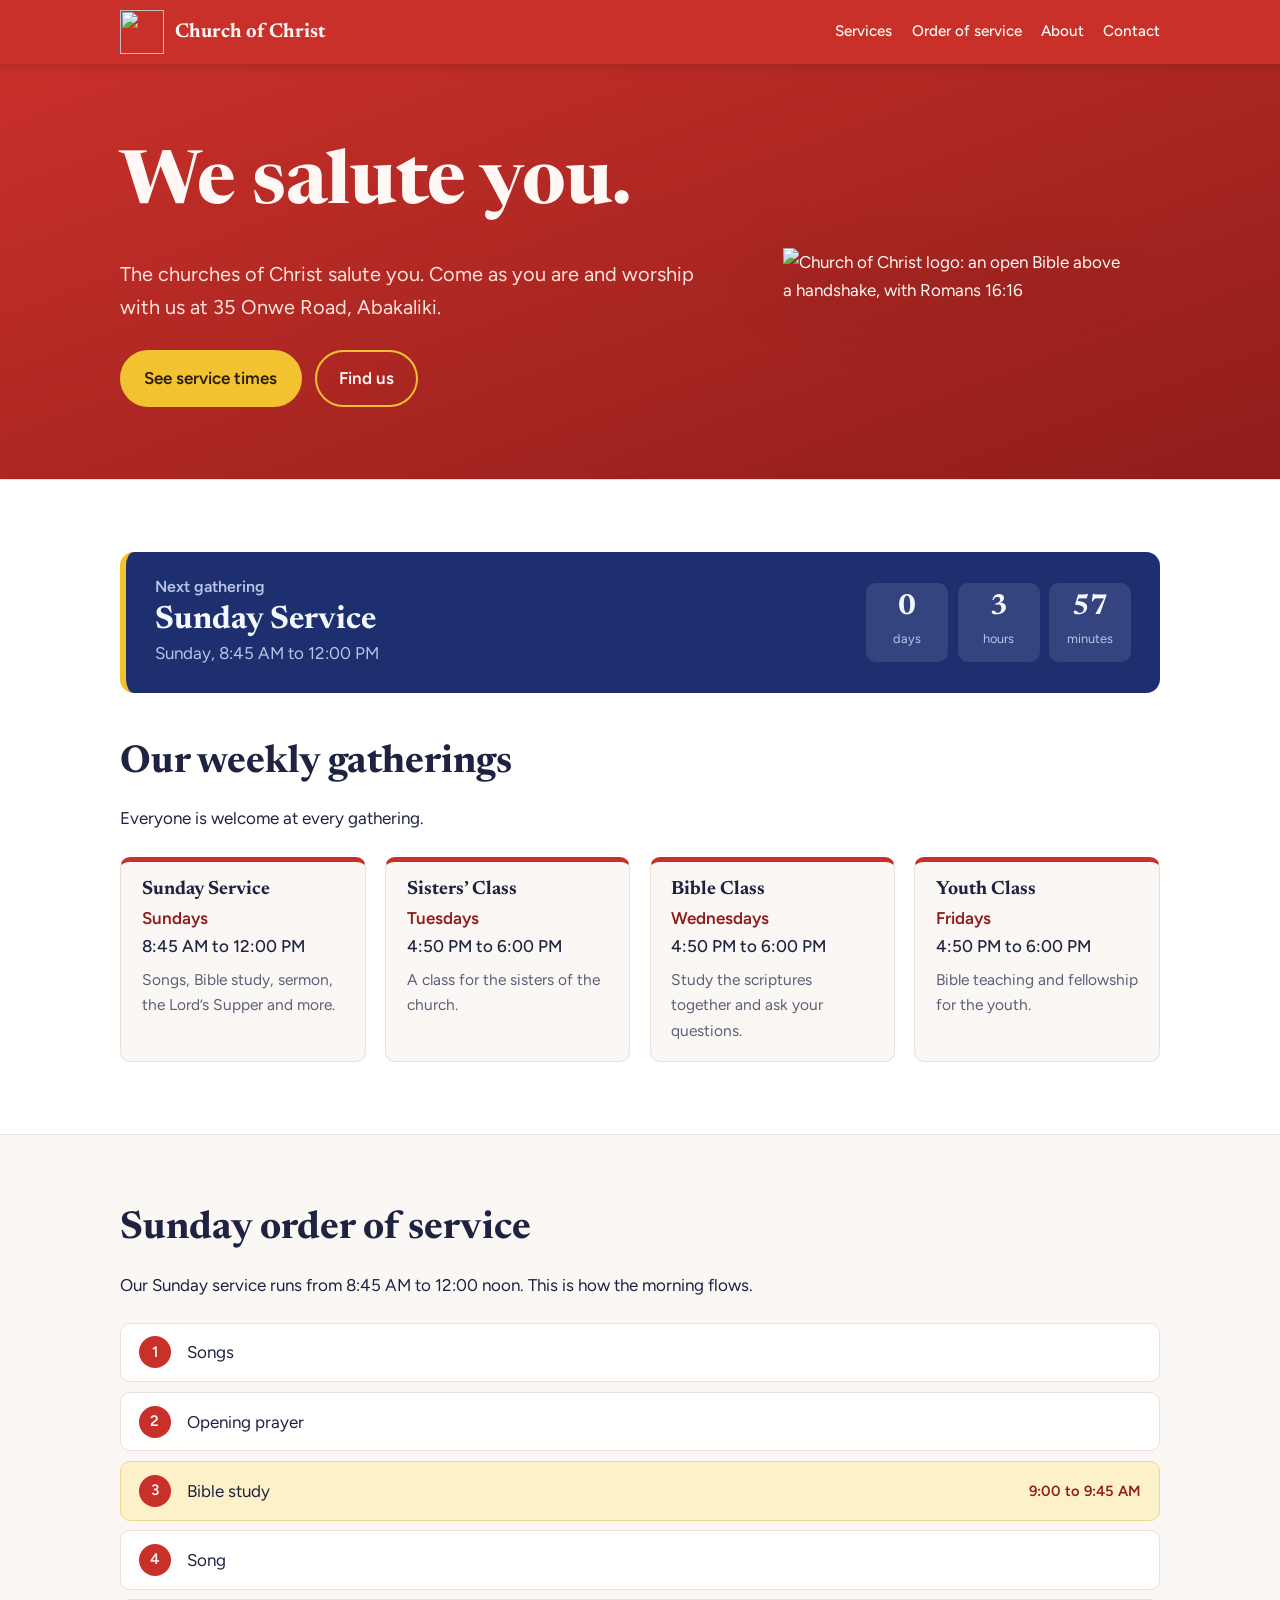
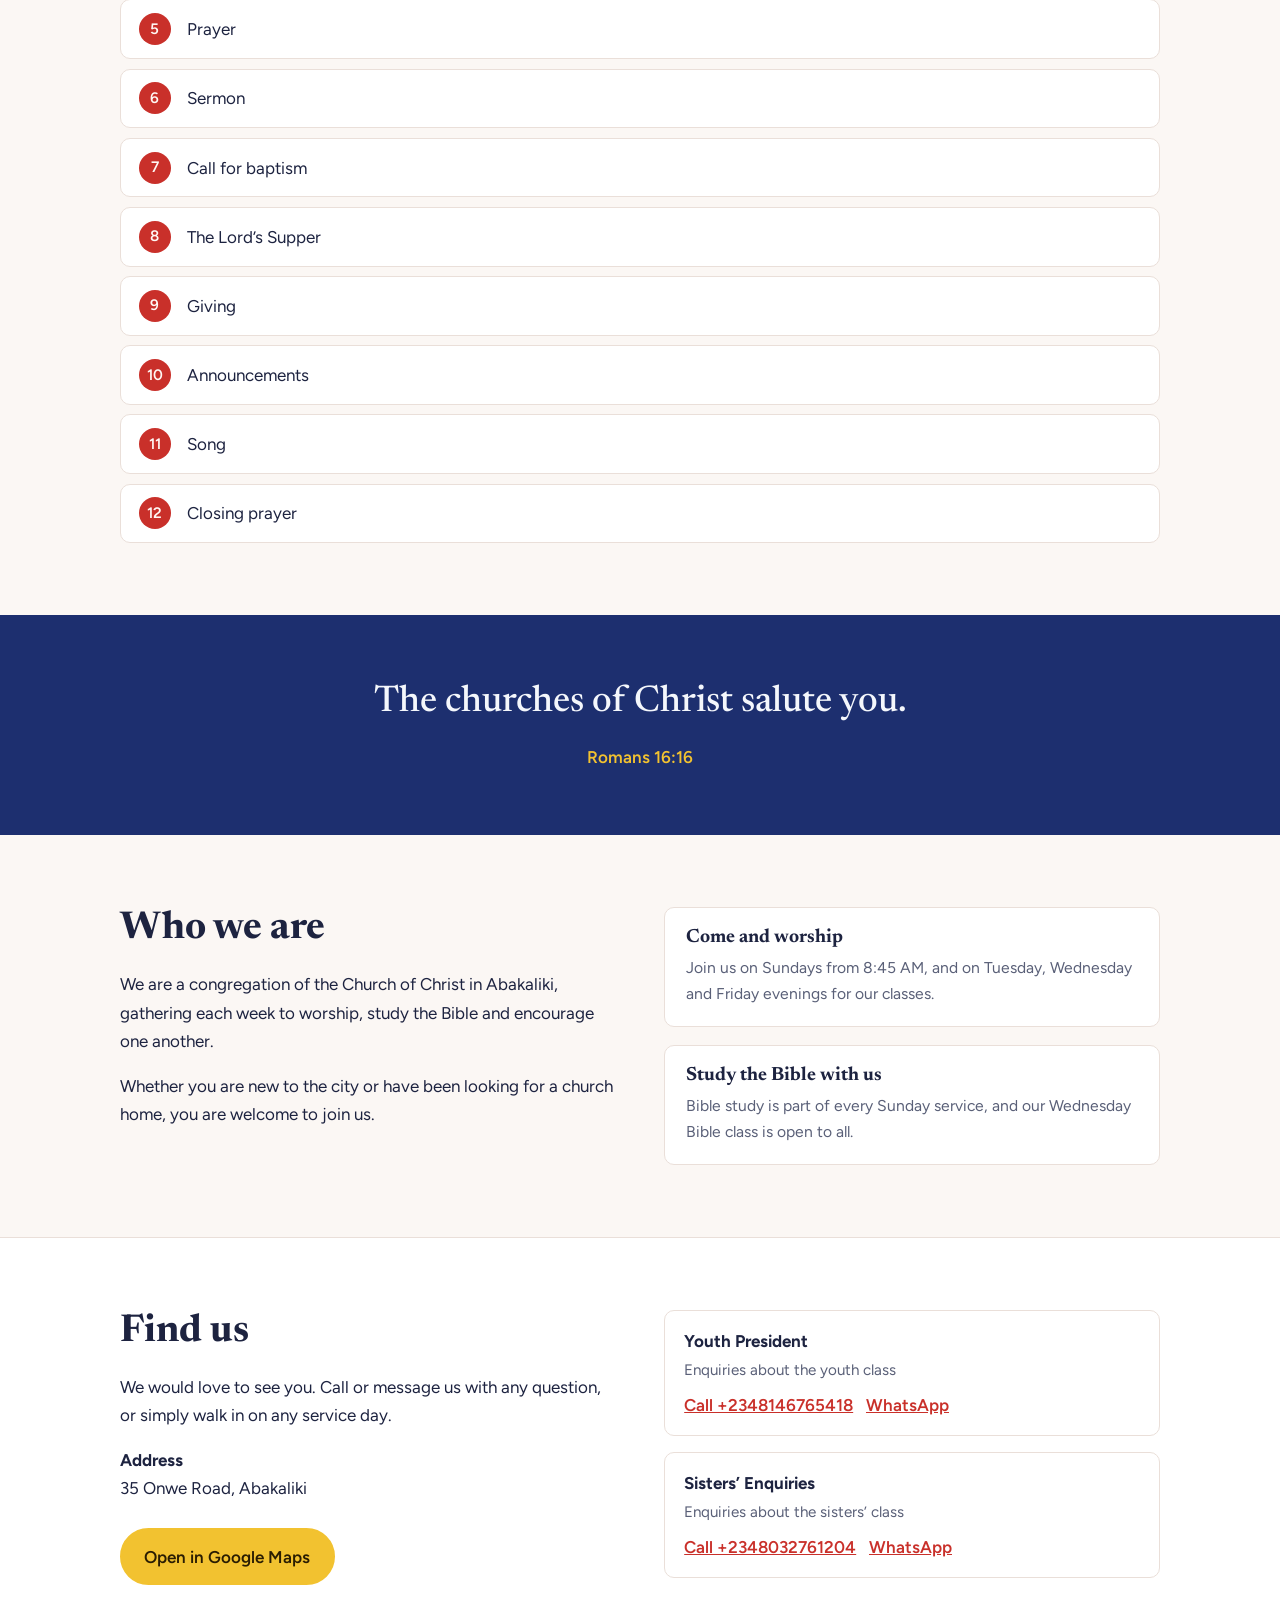
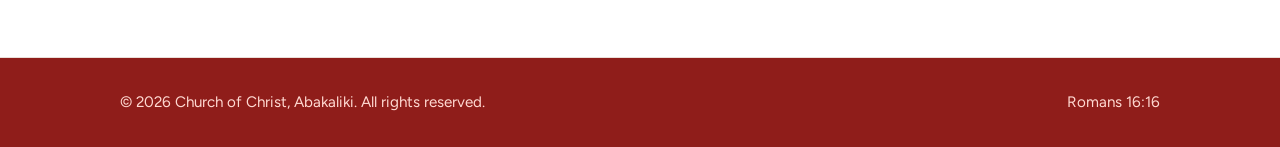
==== index.html @ a2ae35bc "Add files via upload" ====
<!DOCTYPE html>
<html lang="en">
<head>
<meta charset="utf-8">
<meta name="viewport" content="width=device-width, initial-scale=1">
<title>Church of Christ, Abakaliki</title>
<meta name="description" content="Church of Christ, 35 Onwe Road, Abakaliki. Sunday service from 8:45 AM. Weekly classes, order of service and contacts.">
<link rel="icon" href="images/logo.png">
<link rel="preconnect" href="https://fonts.googleapis.com">
<link rel="preconnect" href="https://fonts.gstatic.com" crossorigin>
<link href="https://fonts.googleapis.com/css2?family=Newsreader:opsz,wght@6..72,500;6..72,700&family=Figtree:wght@400;500;600&display=swap" rel="stylesheet">
<style>
:root{--bg:#fbf7f4;--surface:#fff;--ink:#1d2340;--muted:#5a6078;--red:#c9302a;--red-deep:#8f1d1a;--navy:#1d2f6f;--on-red:#fff8f5;--gold:#f2c230;--gold-soft:#fdf1c9;--line:#eadfd9}
*,*::before,*::after{box-sizing:border-box}
html{scroll-behavior:smooth;scroll-padding-top:72px}
body{margin:0;background:var(--bg);color:var(--ink);font:400 1.0625rem/1.65 Figtree,system-ui,-apple-system,"Segoe UI",sans-serif}
h1,h2,h3{font-family:Newsreader,Georgia,serif;line-height:1.15;margin:0 0 .5em}
h2{font-size:clamp(1.7rem,4vw,2.4rem)}
h3{font-size:1.2rem;margin-bottom:.3em}
p{margin:0 0 1em;max-width:62ch}
a{color:inherit}
:focus-visible{outline:3px solid var(--gold);outline-offset:3px;border-radius:4px}
.wrap{max-width:1080px;margin:0 auto;padding:0 1.25rem}
section{padding:4.5rem 0}
.band{background:var(--surface);border-block:1px solid var(--line)}

/* Header */
.top{position:sticky;top:0;z-index:20;background:var(--red);color:var(--on-red);box-shadow:0 2px 10px rgba(0,0,0,.15)}
.top .wrap{display:flex;align-items:center;justify-content:space-between;gap:1rem;min-height:64px;flex-wrap:wrap}
.brand{display:flex;align-items:center;gap:.7rem;font-family:Newsreader,Georgia,serif;font-weight:700;font-size:1.25rem;text-decoration:none}
.brand img{width:44px;height:44px}
.top nav{display:flex;gap:1.2rem;flex-wrap:wrap}
.top nav a{text-decoration:none;font-weight:500;font-size:.95rem;padding:.25rem 0}
.top nav a:hover{text-decoration:underline;text-decoration-color:var(--gold);text-underline-offset:6px}

/* Hero */
.hero{background:linear-gradient(160deg,var(--red) 0%,var(--red-deep) 100%);color:var(--on-red);padding:5rem 0 4.5rem}
.hero .wrap{display:grid;grid-template-columns:1.4fr 1fr;gap:3rem;align-items:center}
.hero h1{font-size:clamp(2.6rem,7vw,4.6rem);max-width:12ch;margin:0 0 .4em}
.lead{font-size:1.25rem;color:#ffe3dc;max-width:46ch}
.hero-logo{width:min(100%,340px);justify-self:center;filter:drop-shadow(0 12px 30px rgba(0,0,0,.35))}

/* Buttons */
.btns{display:flex;gap:.8rem;flex-wrap:wrap;margin-top:1.6rem}
.btn{display:inline-block;padding:.8rem 1.4rem;border-radius:999px;font-weight:600;text-decoration:none;border:2px solid var(--gold)}
.btn.solid{background:var(--gold);color:#2a1d02}
.btn:hover{filter:brightness(1.08)}

/* Next service */
.next{display:flex;justify-content:space-between;align-items:center;gap:1.5rem;flex-wrap:wrap;background:var(--navy);color:#f4f7fc;border-radius:14px;padding:1.6rem 1.8rem;border-left:6px solid var(--gold);margin-bottom:3rem}
.next h2{font-family:Figtree,sans-serif;font-size:1rem;font-weight:600;color:#b9c4e6;margin:0 0 .3rem}
.next-name{font:700 2rem/1.2 Newsreader,Georgia,serif}
.next-when{color:#b9c4e6}
.count{display:flex;gap:.6rem}
.count div{min-width:82px;background:rgba(255,255,255,.1);border-radius:10px;padding:.7rem .4rem;text-align:center}
.count b{display:block;font:700 1.8rem/1 Newsreader,Georgia,serif}
.count span{font-size:.8rem;color:#b9c4e6}

/* Weekly schedule */
.section-title{margin-top:0}
.times{display:grid;grid-template-columns:repeat(auto-fit,minmax(230px,1fr));gap:1.2rem;margin-top:1.5rem}
.time{background:var(--bg);border:1px solid var(--line);border-top:5px solid var(--red);border-radius:10px;padding:1.1rem 1.3rem}
.time h3{margin:0 0 .2rem}
.time .d{font-weight:600;color:var(--red-deep)}
.time .t{font-weight:500}
.time p{color:var(--muted);margin:.4rem 0 0;font-size:.97rem}

/* Layout helpers */
.cols{display:grid;grid-template-columns:1fr 1fr;gap:3rem;align-items:start}
.stack{display:grid;gap:1.1rem}
.card{background:var(--surface);border:1px solid var(--line);border-radius:10px;padding:1.2rem 1.3rem}
.card p{margin:0;color:var(--muted);font-size:.98rem}

/* Order of service */
.order{list-style:none;margin:1.5rem 0 0;padding:0;counter-reset:step;display:grid;gap:.6rem}
.order li{counter-increment:step;display:flex;align-items:center;gap:1rem;background:var(--surface);border:1px solid var(--line);border-radius:10px;padding:.8rem 1.1rem}
.order li::before{content:counter(step);flex:none;width:2rem;height:2rem;border-radius:50%;background:var(--red);color:var(--on-red);display:grid;place-items:center;font-weight:600;font-size:.95rem}
.order li.study{background:var(--gold-soft);border-color:#ecd88f}
.order .tag{margin-left:auto;font-weight:600;color:var(--red-deep);font-size:.92rem;white-space:nowrap}
.order-note{color:var(--muted);margin-top:1rem}

/* Verse band */
.verse{background:var(--navy);color:#f4f7fc;text-align:center;padding:4rem 0}
.verse blockquote{font:500 clamp(1.5rem,4vw,2.3rem)/1.3 Newsreader,Georgia,serif;margin:0 auto;max-width:26ch}
.verse cite{display:block;margin-top:1rem;color:var(--gold);font-style:normal;font-weight:600}

/* Contact */
.contact-list{list-style:none;padding:0;margin:0;display:grid;gap:1rem}
.contact-list li{background:var(--surface);border:1px solid var(--line);border-radius:10px;padding:1rem 1.2rem}
.contact-list b{display:block}
.contact-list .sub{color:var(--muted);font-size:.95rem}
.contact-list .links{display:flex;gap:.8rem;flex-wrap:wrap;margin-top:.5rem}
.contact-list a{color:var(--red);font-weight:600}

/* Footer */
footer{background:var(--red-deep);color:#ffd9d2;padding:2rem 0;font-size:.95rem}
footer .wrap{display:flex;justify-content:space-between;gap:1rem;flex-wrap:wrap}

/* Mobile */
@media (max-width:820px){
  section{padding:3.2rem 0}
  .hero{padding:3rem 0}
  .hero .wrap,.cols{grid-template-columns:1fr}
  .hero-logo{order:-1;width:180px}
  .top nav{gap:.9rem}
}
@media (prefers-reduced-motion:reduce){html{scroll-behavior:auto}}
</style>
</head>
<body>

<!-- HEADER -->
<header class="top">
  <div class="wrap">
    <a class="brand" href="#top">
      <img src="images/logo.png" alt="">
      <span>Church of Christ</span>
    </a>
    <nav aria-label="Main">
      <a href="#services">Services</a>
      <a href="#order">Order of service</a>
      <a href="#about">About</a>
      <a href="#contact">Contact</a>
    </nav>
  </div>
</header>

<main id="top">

  <!-- HERO -->
  <section class="hero">
    <div class="wrap">
      <div>
        <h1>We salute you.</h1>
        <p class="lead">The churches of Christ salute you. Come as you are and worship with us at 35 Onwe Road, Abakaliki.</p>
        <div class="btns">
          <a class="btn solid" href="#services">See service times</a>
          <a class="btn ghost" href="#contact">Find us</a>
        </div>
      </div>
      <img class="hero-logo" src="images/logo.png" alt="Church of Christ logo: an open Bible above a handshake, with Romans 16:16">
    </div>
  </section>

  <!-- NEXT GATHERING + WEEKLY SCHEDULE -->
  <section id="services" class="band">
    <div class="wrap">
      <div class="next" aria-live="polite">
        <div>
          <h2>Next gathering</h2>
          <div class="next-name" id="nextName">Sunday Service</div>
          <div class="next-when" id="nextWhen">Loading…</div>
        </div>
        <div class="count" role="timer">
          <div><b id="cd">0</b><span>days</span></div>
          <div><b id="ch">0</b><span>hours</span></div>
          <div><b id="cm">0</b><span>minutes</span></div>
        </div>
      </div>

      <h2 class="section-title">Our weekly gatherings</h2>
      <p>Everyone is welcome at every gathering.</p>
      <div class="times" id="times"></div>
    </div>
  </section>

  <!-- ORDER OF SERVICE -->
  <section id="order">
    <div class="wrap">
      <h2>Sunday order of service</h2>
      <p>Our Sunday service runs from 8:45 AM to 12:00 noon. This is how the morning flows.</p>
      <ol class="order">
        <li>Songs</li>
        <li>Opening prayer</li>
        <li class="study">Bible study <span class="tag">9:00 to 9:45 AM</span></li>
        <li>Song</li>
        <li>Prayer</li>
        <li>Sermon</li>
        <li>Call for baptism</li>
        <li>The Lord’s Supper</li>
        <li>Giving</li>
        <li>Announcements</li>
        <li>Song</li>
        <li>Closing prayer</li>
      </ol>
    </div>
  </section>

  <!-- VERSE BAND -->
  <div class="verse">
    <div class="wrap">
      <blockquote>The churches of Christ salute you.</blockquote>
      <cite>Romans 16:16</cite>
    </div>
  </div>

  <!-- ABOUT -->
  <section id="about">
    <div class="wrap cols">
      <div>
        <h2>Who we are</h2>
        <p>We are a congregation of the Church of Christ in Abakaliki, gathering each week to worship, study the Bible and encourage one another.</p>
        <p>Whether you are new to the city or have been looking for a church home, you are welcome to join us.</p>
      </div>
      <div class="stack">
        <div class="card"><h3>Come and worship</h3><p>Join us on Sundays from 8:45 AM, and on Tuesday, Wednesday and Friday evenings for our classes.</p></div>
        <div class="card"><h3>Study the Bible with us</h3><p>Bible study is part of every Sunday service, and our Wednesday Bible class is open to all.</p></div>
      </div>
    </div>
  </section>

  <!-- CONTACT -->
  <section id="contact" class="band">
    <div class="wrap cols">
      <div>
        <h2>Find us</h2>
        <p>We would love to see you. Call or message us with any question, or simply walk in on any service day.</p>
        <p><b>Address</b><br>35 Onwe Road, Abakaliki</p>
        <div class="btns">
          <a class="btn solid" id="mapLink" href="#" target="_blank" rel="noopener">Open in Google Maps</a>
        </div>
      </div>
      <ul class="contact-list" id="contacts"></ul>
    </div>
  </section>

</main>

<!-- FOOTER -->
<footer>
  <div class="wrap">
    <span>© <span id="yr"></span> Church of Christ, Abakaliki. All rights reserved.</span>
    <span>Romans 16:16</span>
  </div>
</footer>

<script>
/* ===== EDIT THIS BLOCK TO UPDATE THE SITE ===== */
const CONFIG = {
  address: "35 Onwe Road, Abakaliki, Ebonyi State, Nigeria",

  /* day: 0 = Sunday ... 6 = Saturday. h = hour (24h), m = minutes */
  services: [
    { day: 0, h: 8,  m: 45, endH: 12, endM: 0, name: "Sunday Service",  note: "Songs, Bible study, sermon, the Lord’s Supper and more." },
    { day: 2, h: 16, m: 50, endH: 18, endM: 0, name: "Sisters’ Class",  note: "A class for the sisters of the church." },
    { day: 3, h: 16, m: 50, endH: 18, endM: 0, name: "Bible Class",     note: "Study the scriptures together and ask your questions." },
    { day: 5, h: 16, m: 50, endH: 18, endM: 0, name: "Youth Class",     note: "Bible teaching and fellowship for the youth." }
  ],

  /* To add the preacher later, copy a block and fill in his name and number */
  contacts: [
    { title: "Youth President", sub: "Enquiries about the youth class", phone: "+2348146765418" },
    { title: "Sisters’ Enquiries", sub: "Enquiries about the sisters’ class", phone: "+2348032761204" }
  ]
};
/* ============================================== */

const DAYS = ["Sunday","Monday","Tuesday","Wednesday","Thursday","Friday","Saturday"];

function fmtTime(h, m) {
  const ap = h >= 12 ? "PM" : "AM";
  return ((h + 11) % 12 + 1) + ":" + String(m).padStart(2, "0") + " " + ap;
}

/* Weekly schedule cards */
document.getElementById("times").innerHTML = CONFIG.services.map(s =>
  `<div class="time">
     <h3>${s.name}</h3>
     <div class="d">${DAYS[s.day]}s</div>
     <div class="t">${fmtTime(s.h, s.m)} to ${fmtTime(s.endH, s.endM)}</div>
     <p>${s.note}</p>
   </div>`
).join("");

/* Contact cards */
document.getElementById("contacts").innerHTML = CONFIG.contacts.map(c => {
  const digits = c.phone.replace(/\D/g, "");
  return `<li>
    <b>${c.title}</b>
    <span class="sub">${c.sub}</span>
    <div class="links">
      <a href="tel:${c.phone}">Call ${c.phone}</a>
      <a href="https://wa.me/${digits}" target="_blank" rel="noopener">WhatsApp</a>
    </div>
  </li>`;
}).join("");

document.getElementById("mapLink").href =
  "https://www.google.com/maps/search/?api=1&query=" + encodeURIComponent(CONFIG.address);
document.getElementById("yr").textContent = new Date().getFullYear();

/* Countdown to the next gathering */
function nextService() {
  const now = new Date();
  let best = null;
  CONFIG.services.forEach(s => {
    const t = new Date(now);
    t.setHours(s.h, s.m, 0, 0);
    t.setDate(t.getDate() + ((s.day - now.getDay() + 7) % 7));
    if (t <= now) t.setDate(t.getDate() + 7);
    if (!best || t < best.t) best = { t, s };
  });
  return best;
}

function tick() {
  const n = nextService();
  if (!n) return;
  const diff = n.t - new Date();
  document.getElementById("nextName").textContent = n.s.name;
  document.getElementById("nextWhen").textContent =
    DAYS[n.s.day] + ", " + fmtTime(n.s.h, n.s.m) + " to " + fmtTime(n.s.endH, n.s.endM);
  document.getElementById("cd").textContent = Math.floor(diff / 864e5);
  document.getElementById("ch").textContent = Math.floor(diff % 864e5 / 36e5);
  document.getElementById("cm").textContent = Math.floor(diff % 36e5 / 6e4);
}
tick();
setInterval(tick, 30000);
</script>
</body>
</html>
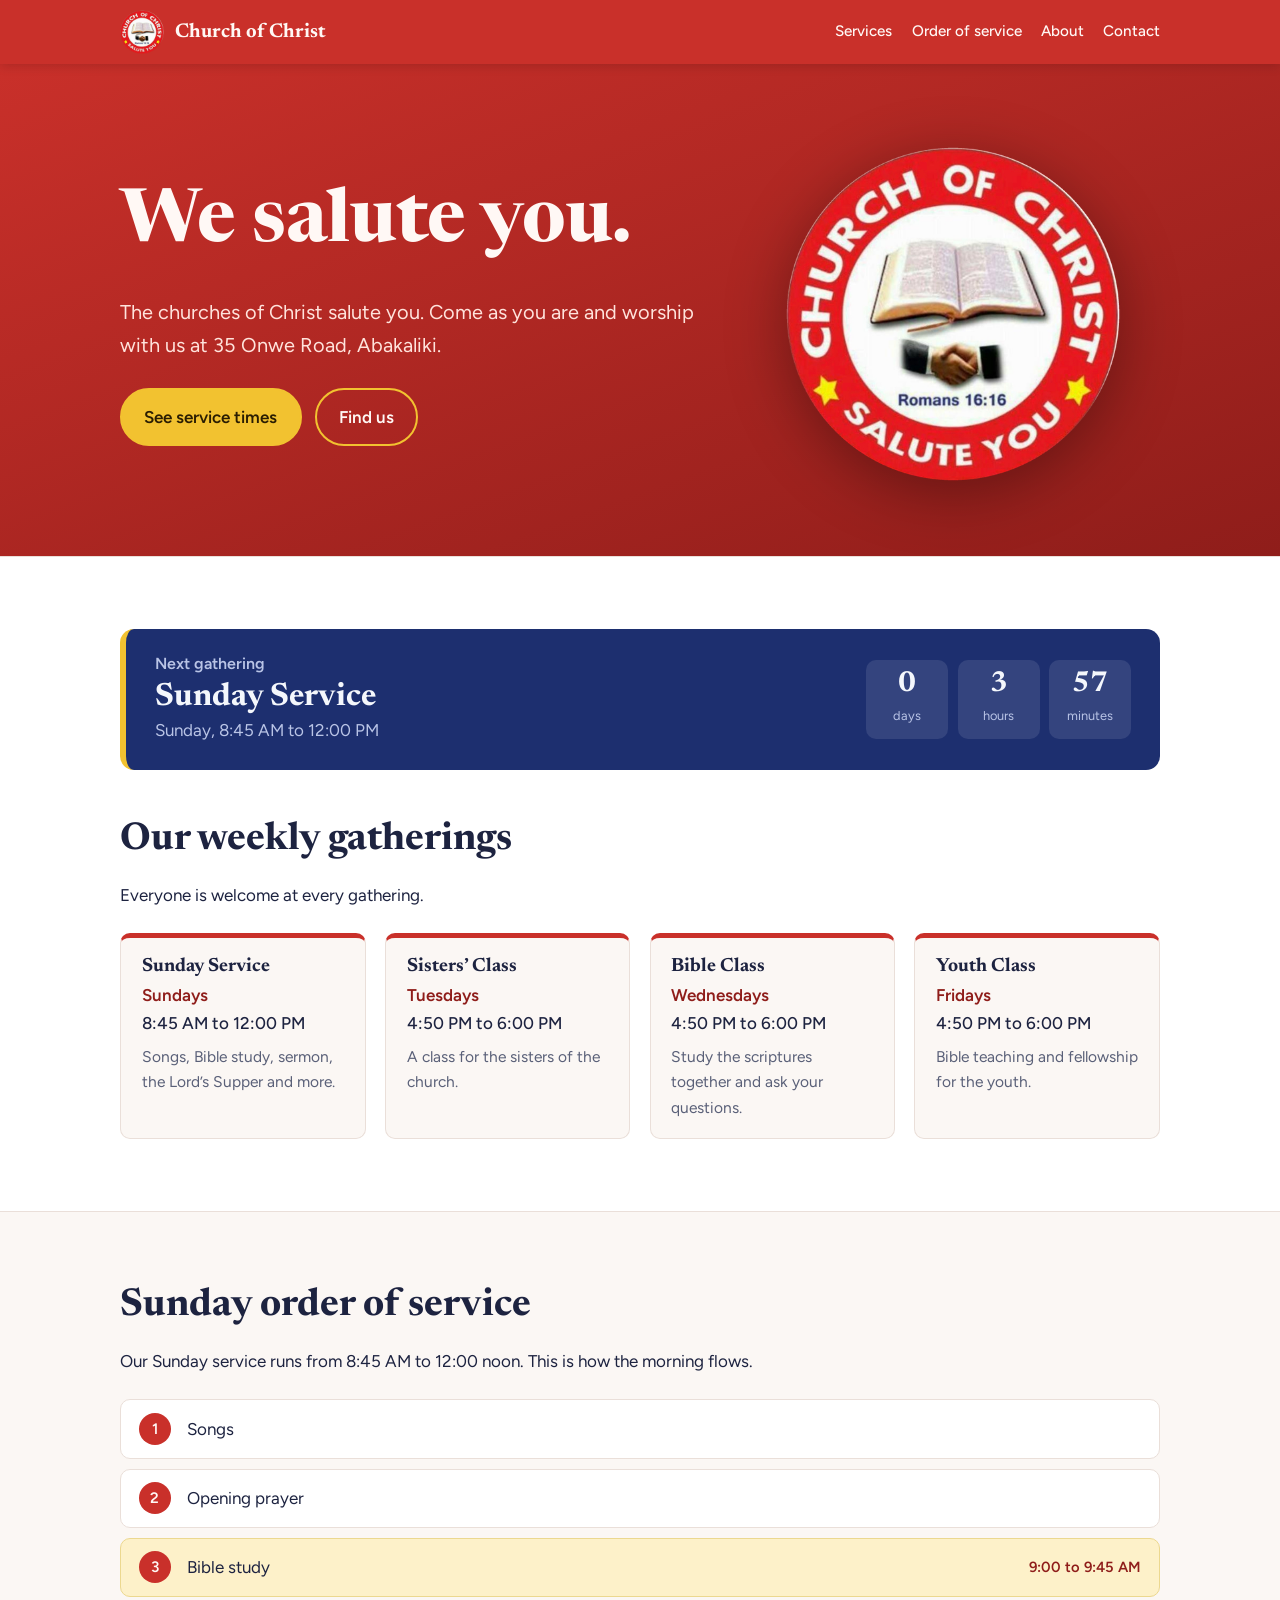
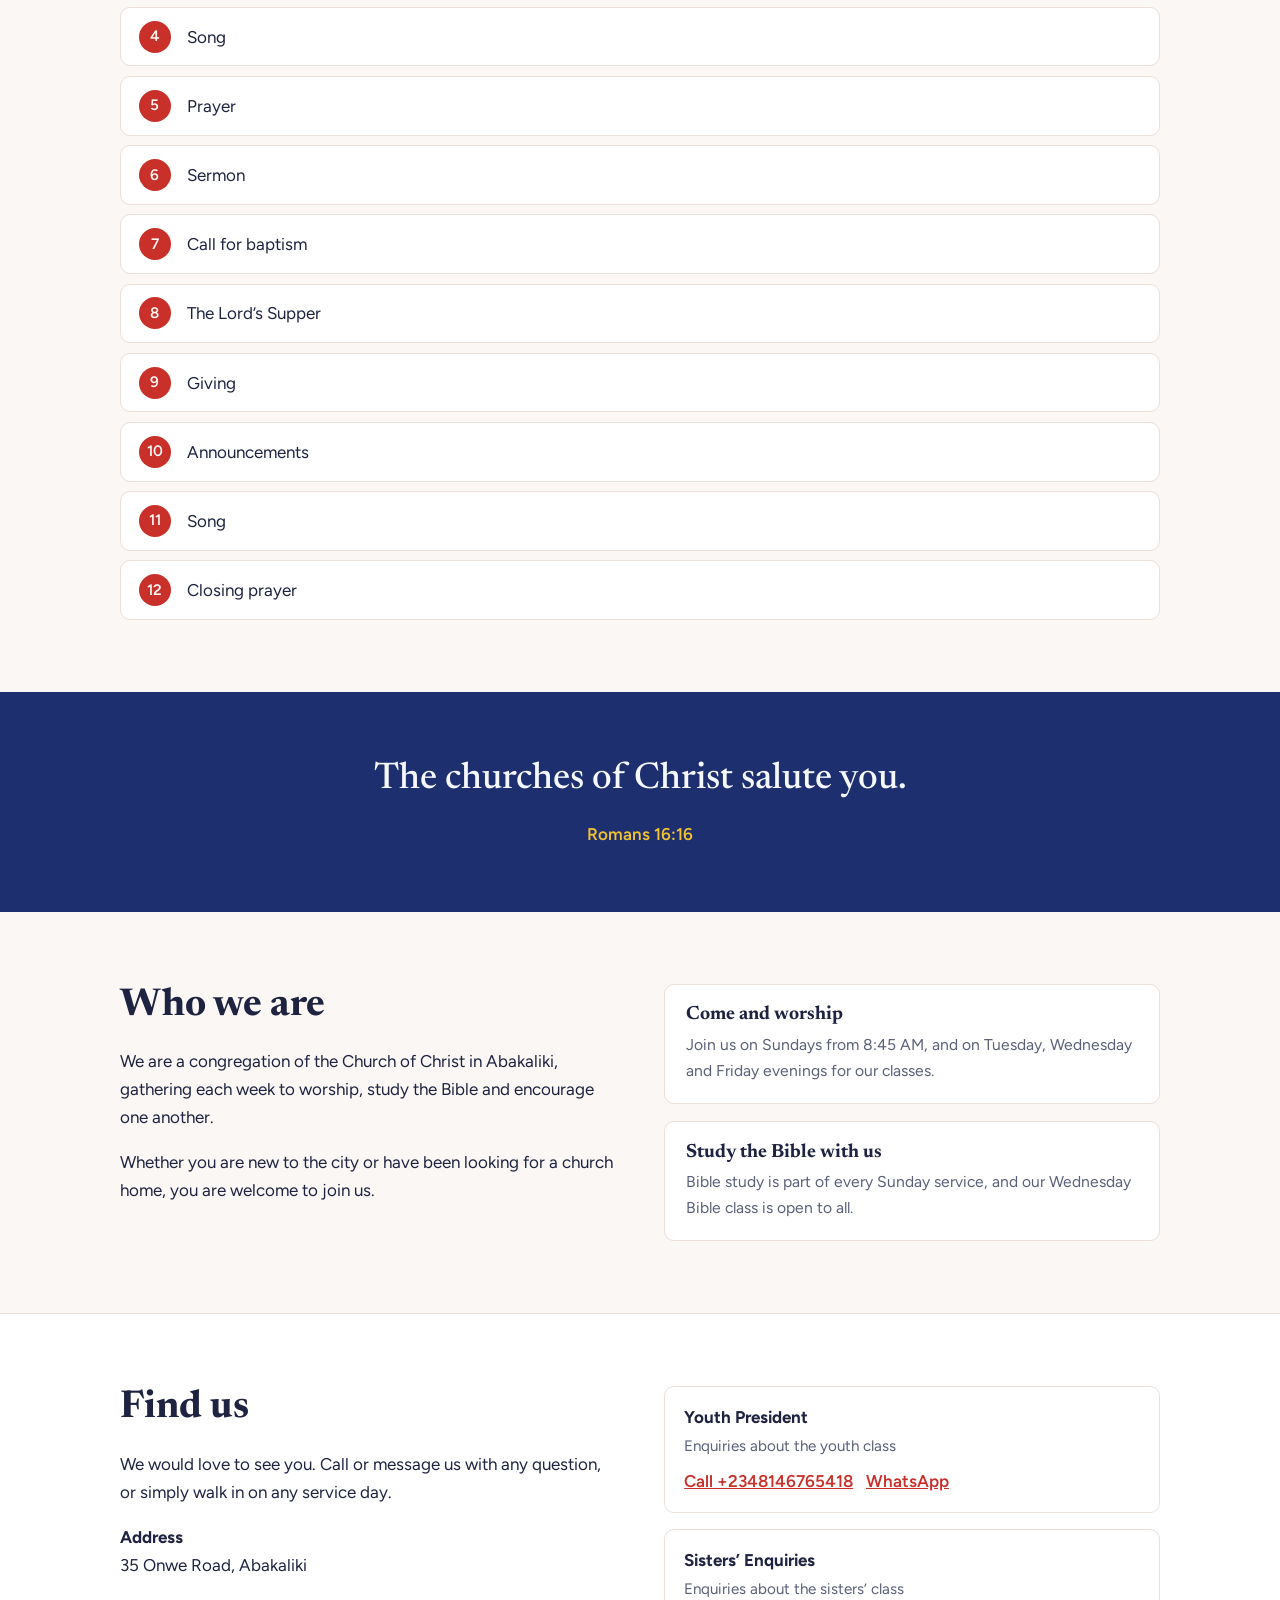
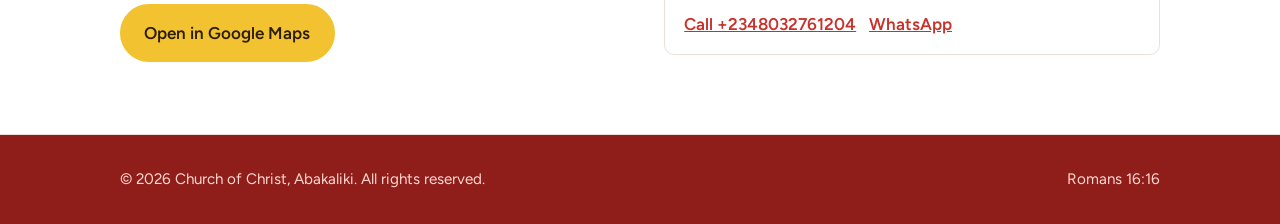
==== commit 37d28443: "Add files via upload" ====
--- a/index.html
+++ b/index.html
@@ -113,7 +113,7 @@
 <header class="top">
   <div class="wrap">
     <a class="brand" href="#top">
-      <img src="images/logo.png" alt="">
+      <img src="logo.png" alt="">
       <span>Church of Christ</span>
     </a>
     <nav aria-label="Main">
@@ -138,7 +138,7 @@
           <a class="btn ghost" href="#contact">Find us</a>
         </div>
       </div>
-      <img class="hero-logo" src="images/logo.png" alt="Church of Christ logo: an open Bible above a handshake, with Romans 16:16">
+      <img class="hero-logo" src="logo.png" alt="Church of Christ logo: an open Bible above a handshake, with Romans 16:16">
     </div>
   </section>
 
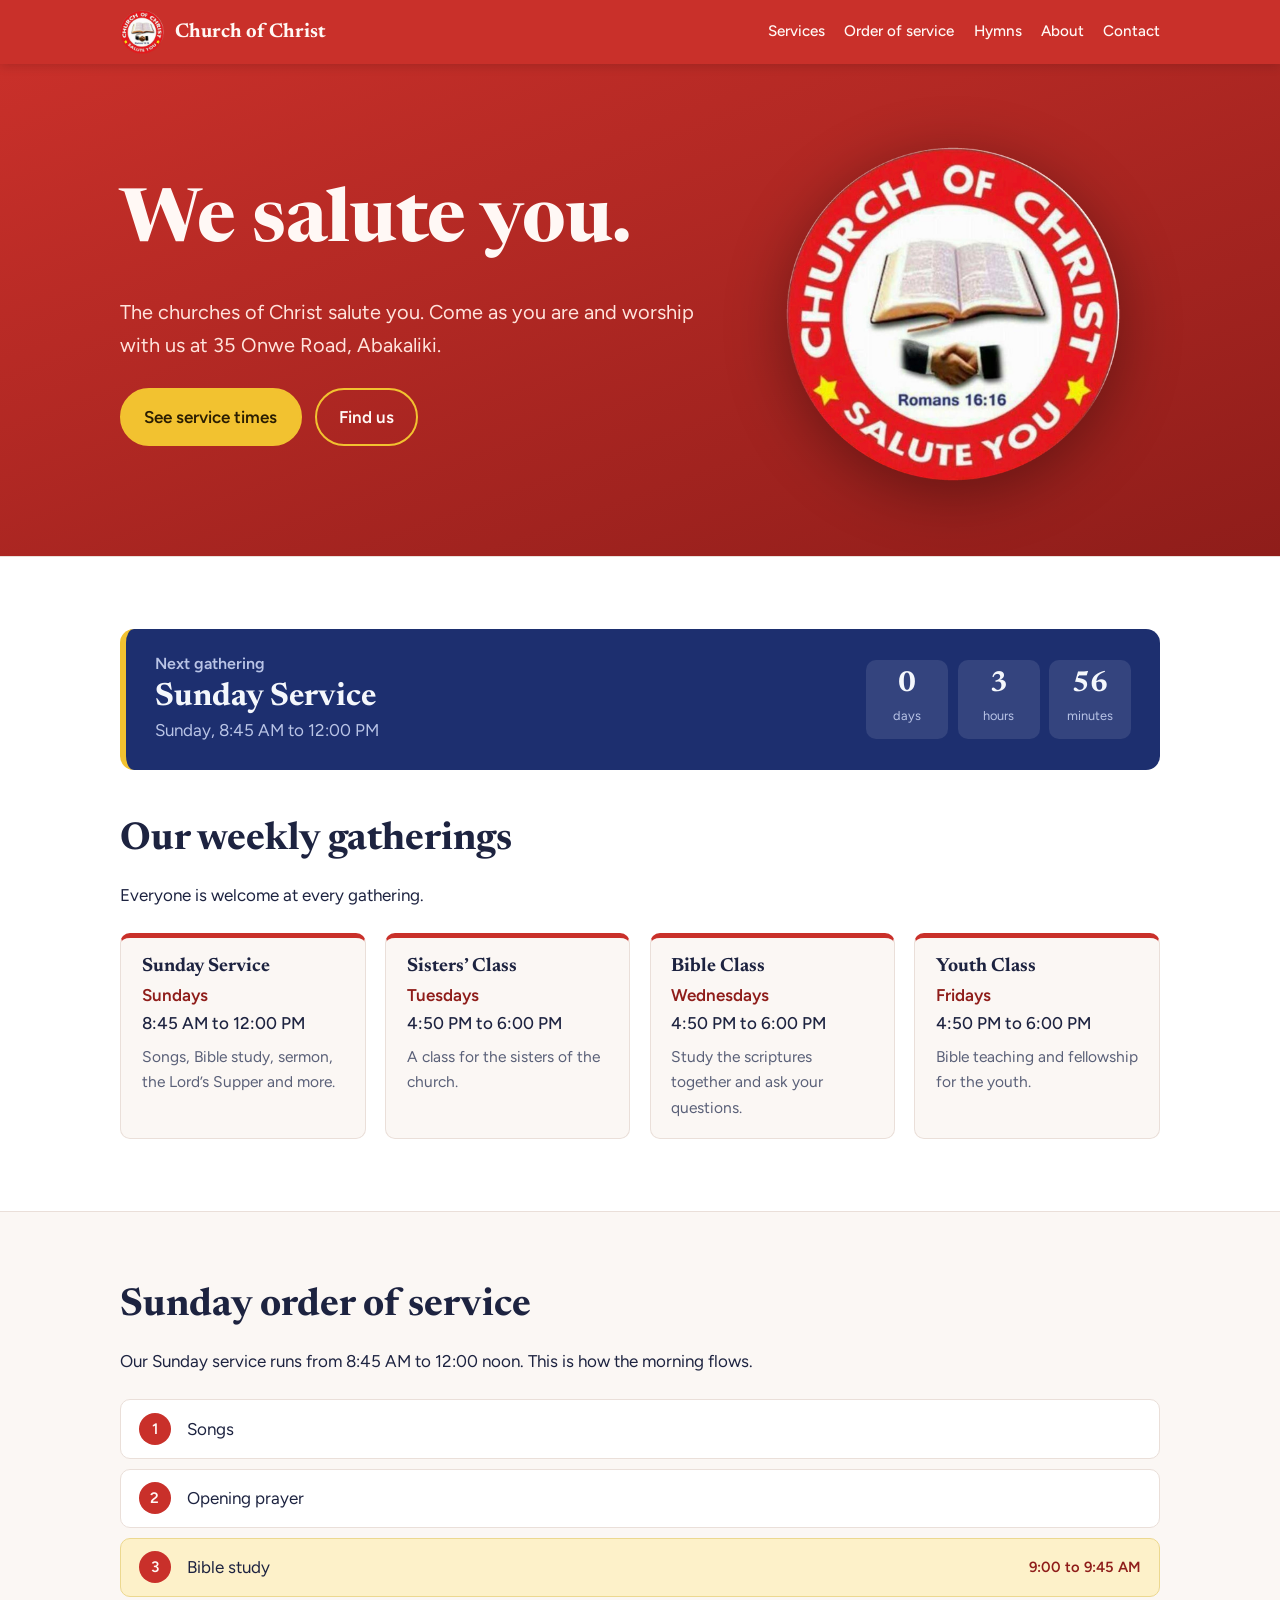
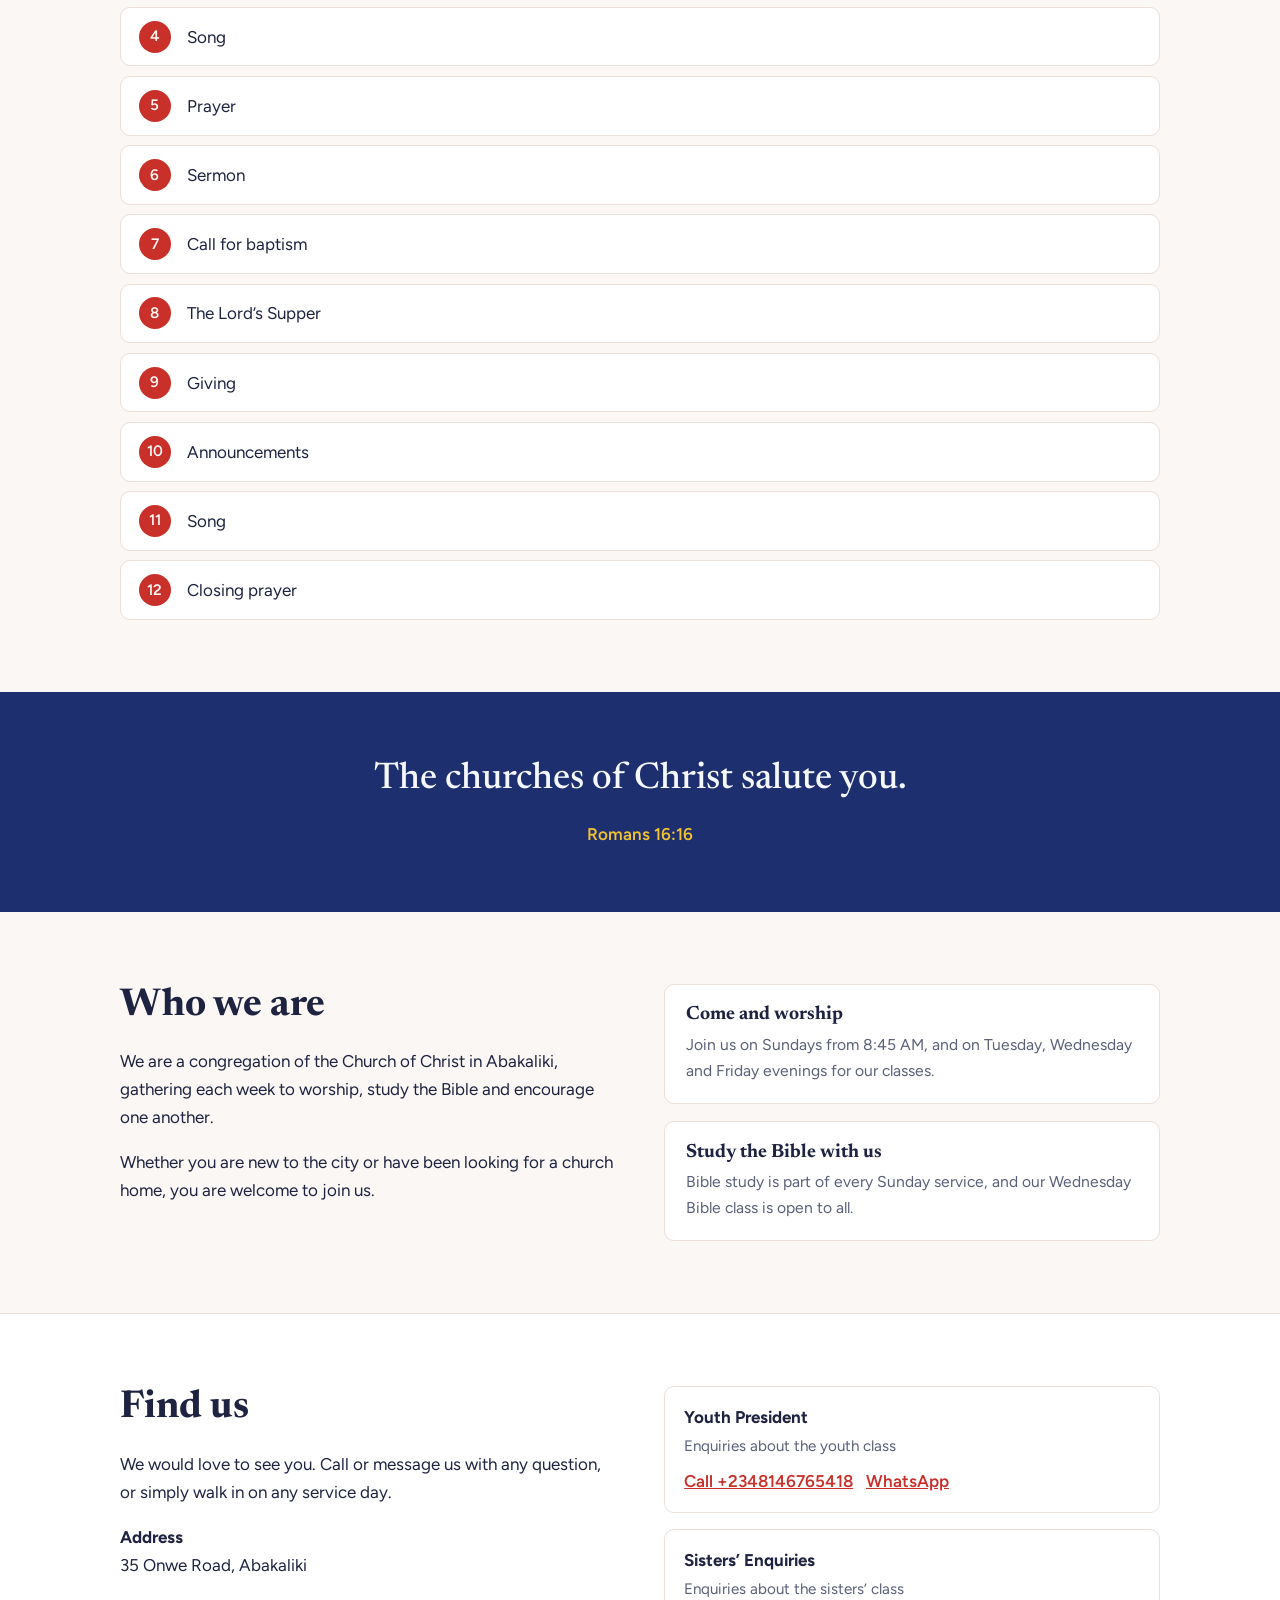
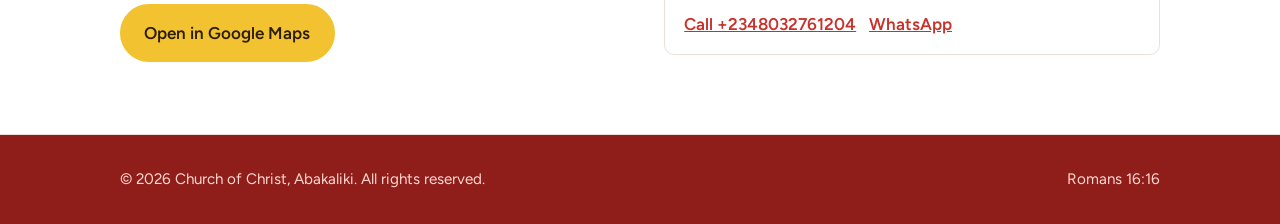
==== commit 92baa387: "Add files via upload" ====
--- a/index.html
+++ b/index.html
@@ -119,6 +119,7 @@
     <nav aria-label="Main">
       <a href="#services">Services</a>
       <a href="#order">Order of service</a>
+      <a href="hymns.html">Hymns</a>
       <a href="#about">About</a>
       <a href="#contact">Contact</a>
     </nav>
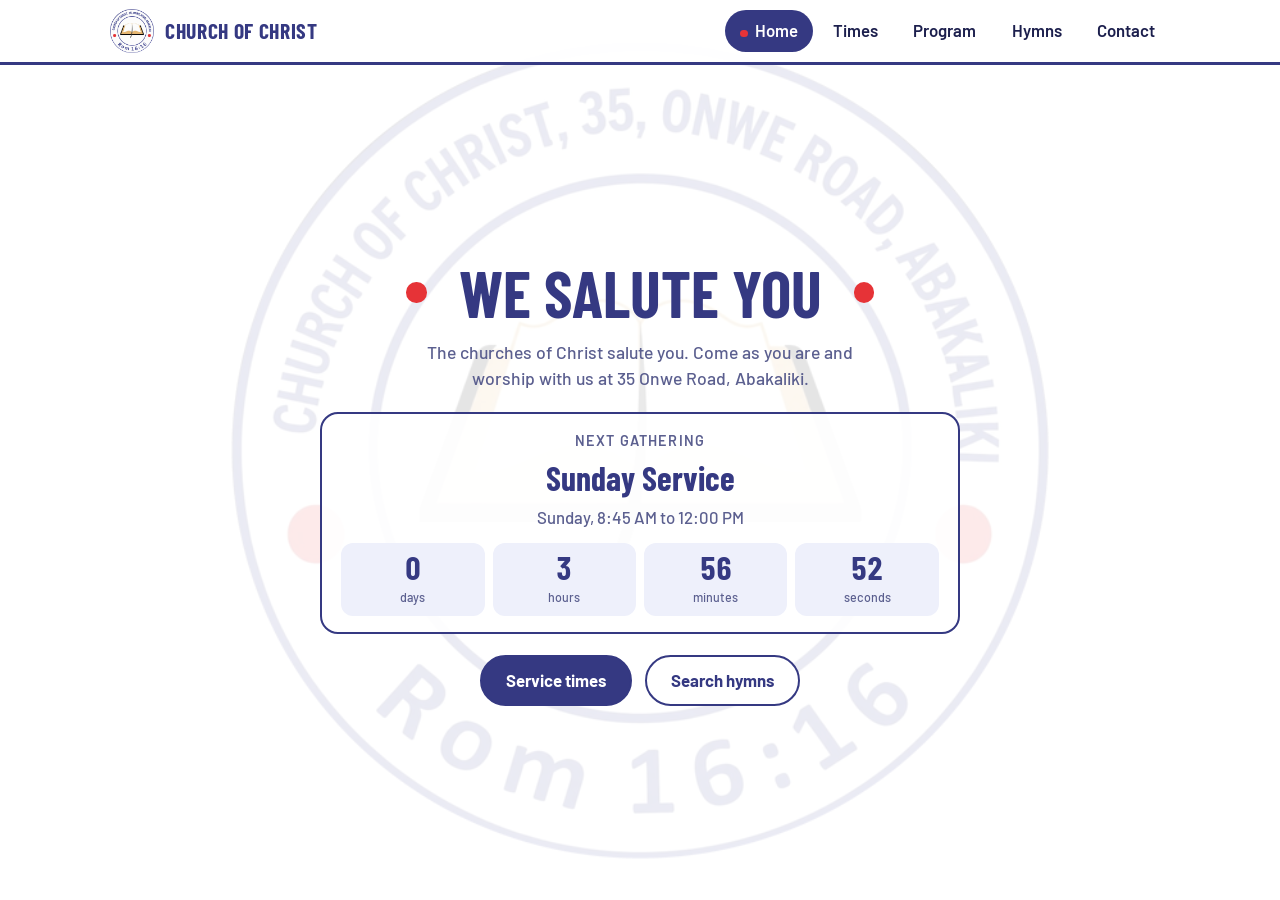
==== commit 71201c5b: "Add files via upload" ====
--- a/index.html
+++ b/index.html
@@ -2,321 +2,51 @@
 <html lang="en">
 <head>
 <meta charset="utf-8">
-<meta name="viewport" content="width=device-width, initial-scale=1">
+<meta name="viewport" content="width=device-width, initial-scale=1, viewport-fit=cover">
+<meta name="theme-color" content="#353982">
 <title>Church of Christ, Abakaliki</title>
-<meta name="description" content="Church of Christ, 35 Onwe Road, Abakaliki. Sunday service from 8:45 AM. Weekly classes, order of service and contacts.">
-<link rel="icon" href="images/logo.png">
+<meta name="description" content="Church of Christ, 35 Onwe Road, Abakaliki. Service times, Sunday program, hymns and contacts.">
+<link rel="icon" href="logo.png">
 <link rel="preconnect" href="https://fonts.googleapis.com">
 <link rel="preconnect" href="https://fonts.gstatic.com" crossorigin>
-<link href="https://fonts.googleapis.com/css2?family=Newsreader:opsz,wght@6..72,500;6..72,700&family=Figtree:wght@400;500;600&display=swap" rel="stylesheet">
-<style>
-:root{--bg:#fbf7f4;--surface:#fff;--ink:#1d2340;--muted:#5a6078;--red:#c9302a;--red-deep:#8f1d1a;--navy:#1d2f6f;--on-red:#fff8f5;--gold:#f2c230;--gold-soft:#fdf1c9;--line:#eadfd9}
-*,*::before,*::after{box-sizing:border-box}
-html{scroll-behavior:smooth;scroll-padding-top:72px}
-body{margin:0;background:var(--bg);color:var(--ink);font:400 1.0625rem/1.65 Figtree,system-ui,-apple-system,"Segoe UI",sans-serif}
-h1,h2,h3{font-family:Newsreader,Georgia,serif;line-height:1.15;margin:0 0 .5em}
-h2{font-size:clamp(1.7rem,4vw,2.4rem)}
-h3{font-size:1.2rem;margin-bottom:.3em}
-p{margin:0 0 1em;max-width:62ch}
-a{color:inherit}
-:focus-visible{outline:3px solid var(--gold);outline-offset:3px;border-radius:4px}
-.wrap{max-width:1080px;margin:0 auto;padding:0 1.25rem}
-section{padding:4.5rem 0}
-.band{background:var(--surface);border-block:1px solid var(--line)}
-
-/* Header */
-.top{position:sticky;top:0;z-index:20;background:var(--red);color:var(--on-red);box-shadow:0 2px 10px rgba(0,0,0,.15)}
-.top .wrap{display:flex;align-items:center;justify-content:space-between;gap:1rem;min-height:64px;flex-wrap:wrap}
-.brand{display:flex;align-items:center;gap:.7rem;font-family:Newsreader,Georgia,serif;font-weight:700;font-size:1.25rem;text-decoration:none}
-.brand img{width:44px;height:44px}
-.top nav{display:flex;gap:1.2rem;flex-wrap:wrap}
-.top nav a{text-decoration:none;font-weight:500;font-size:.95rem;padding:.25rem 0}
-.top nav a:hover{text-decoration:underline;text-decoration-color:var(--gold);text-underline-offset:6px}
-
-/* Hero */
-.hero{background:linear-gradient(160deg,var(--red) 0%,var(--red-deep) 100%);color:var(--on-red);padding:5rem 0 4.5rem}
-.hero .wrap{display:grid;grid-template-columns:1.4fr 1fr;gap:3rem;align-items:center}
-.hero h1{font-size:clamp(2.6rem,7vw,4.6rem);max-width:12ch;margin:0 0 .4em}
-.lead{font-size:1.25rem;color:#ffe3dc;max-width:46ch}
-.hero-logo{width:min(100%,340px);justify-self:center;filter:drop-shadow(0 12px 30px rgba(0,0,0,.35))}
-
-/* Buttons */
-.btns{display:flex;gap:.8rem;flex-wrap:wrap;margin-top:1.6rem}
-.btn{display:inline-block;padding:.8rem 1.4rem;border-radius:999px;font-weight:600;text-decoration:none;border:2px solid var(--gold)}
-.btn.solid{background:var(--gold);color:#2a1d02}
-.btn:hover{filter:brightness(1.08)}
-
-/* Next service */
-.next{display:flex;justify-content:space-between;align-items:center;gap:1.5rem;flex-wrap:wrap;background:var(--navy);color:#f4f7fc;border-radius:14px;padding:1.6rem 1.8rem;border-left:6px solid var(--gold);margin-bottom:3rem}
-.next h2{font-family:Figtree,sans-serif;font-size:1rem;font-weight:600;color:#b9c4e6;margin:0 0 .3rem}
-.next-name{font:700 2rem/1.2 Newsreader,Georgia,serif}
-.next-when{color:#b9c4e6}
-.count{display:flex;gap:.6rem}
-.count div{min-width:82px;background:rgba(255,255,255,.1);border-radius:10px;padding:.7rem .4rem;text-align:center}
-.count b{display:block;font:700 1.8rem/1 Newsreader,Georgia,serif}
-.count span{font-size:.8rem;color:#b9c4e6}
-
-/* Weekly schedule */
-.section-title{margin-top:0}
-.times{display:grid;grid-template-columns:repeat(auto-fit,minmax(230px,1fr));gap:1.2rem;margin-top:1.5rem}
-.time{background:var(--bg);border:1px solid var(--line);border-top:5px solid var(--red);border-radius:10px;padding:1.1rem 1.3rem}
-.time h3{margin:0 0 .2rem}
-.time .d{font-weight:600;color:var(--red-deep)}
-.time .t{font-weight:500}
-.time p{color:var(--muted);margin:.4rem 0 0;font-size:.97rem}
-
-/* Layout helpers */
-.cols{display:grid;grid-template-columns:1fr 1fr;gap:3rem;align-items:start}
-.stack{display:grid;gap:1.1rem}
-.card{background:var(--surface);border:1px solid var(--line);border-radius:10px;padding:1.2rem 1.3rem}
-.card p{margin:0;color:var(--muted);font-size:.98rem}
-
-/* Order of service */
-.order{list-style:none;margin:1.5rem 0 0;padding:0;counter-reset:step;display:grid;gap:.6rem}
-.order li{counter-increment:step;display:flex;align-items:center;gap:1rem;background:var(--surface);border:1px solid var(--line);border-radius:10px;padding:.8rem 1.1rem}
-.order li::before{content:counter(step);flex:none;width:2rem;height:2rem;border-radius:50%;background:var(--red);color:var(--on-red);display:grid;place-items:center;font-weight:600;font-size:.95rem}
-.order li.study{background:var(--gold-soft);border-color:#ecd88f}
-.order .tag{margin-left:auto;font-weight:600;color:var(--red-deep);font-size:.92rem;white-space:nowrap}
-.order-note{color:var(--muted);margin-top:1rem}
-
-/* Verse band */
-.verse{background:var(--navy);color:#f4f7fc;text-align:center;padding:4rem 0}
-.verse blockquote{font:500 clamp(1.5rem,4vw,2.3rem)/1.3 Newsreader,Georgia,serif;margin:0 auto;max-width:26ch}
-.verse cite{display:block;margin-top:1rem;color:var(--gold);font-style:normal;font-weight:600}
-
-/* Contact */
-.contact-list{list-style:none;padding:0;margin:0;display:grid;gap:1rem}
-.contact-list li{background:var(--surface);border:1px solid var(--line);border-radius:10px;padding:1rem 1.2rem}
-.contact-list b{display:block}
-.contact-list .sub{color:var(--muted);font-size:.95rem}
-.contact-list .links{display:flex;gap:.8rem;flex-wrap:wrap;margin-top:.5rem}
-.contact-list a{color:var(--red);font-weight:600}
-
-/* Footer */
-footer{background:var(--red-deep);color:#ffd9d2;padding:2rem 0;font-size:.95rem}
-footer .wrap{display:flex;justify-content:space-between;gap:1rem;flex-wrap:wrap}
-
-/* Mobile */
-@media (max-width:820px){
-  section{padding:3.2rem 0}
-  .hero{padding:3rem 0}
-  .hero .wrap,.cols{grid-template-columns:1fr}
-  .hero-logo{order:-1;width:180px}
-  .top nav{gap:.9rem}
-}
-@media (prefers-reduced-motion:reduce){html{scroll-behavior:auto}}
-</style>
+<link href="https://fonts.googleapis.com/css2?family=Barlow:wght@500;600;700&family=Barlow+Condensed:wght@600;700&display=swap" rel="stylesheet">
+<link rel="stylesheet" href="style.css">
 </head>
 <body>
+<header class="top"><div class="bar">
+  <a class="brand" href="index.html"><img src="logo.png" alt=""><span>Church of Christ</span></a>
+  <nav class="nav" aria-label="Main">
+    <a href="index.html" aria-current="page">Home</a>
+    <a href="services.html">Times</a>
+    <a href="order.html">Program</a>
+    <a href="hymns.html">Hymns</a>
+    <a href="contact.html">Contact</a>
+  </nav>
+</div></header>
 
-<!-- HEADER -->
-<header class="top">
-  <div class="wrap">
-    <a class="brand" href="#top">
-      <img src="logo.png" alt="">
-      <span>Church of Christ</span>
-    </a>
-    <nav aria-label="Main">
-      <a href="#services">Services</a>
-      <a href="#order">Order of service</a>
-      <a href="hymns.html">Hymns</a>
-      <a href="#about">About</a>
-      <a href="#contact">Contact</a>
-    </nav>
-  </div>
-</header>
+<main>
+  <div class="page">
+    <h1 class="title">We salute you</h1>
+    <p class="sub">The churches of Christ salute you. Come as you are and worship with us at 35 Onwe Road, Abakaliki.</p>
 
-<main id="top">
+    <div class="card next">
+      <div class="lab">Next gathering</div>
+      <div class="nm" id="nextName">Sunday Service</div>
+      <div class="wh" id="nextWhen">Loading…</div>
+      <div class="count" role="timer">
+        <div><b id="cd">0</b><span>days</span></div>
+        <div><b id="ch">0</b><span>hours</span></div>
+        <div><b id="cm">0</b><span>minutes</span></div>
+        <div><b id="cs">0</b><span>seconds</span></div>
+      </div>
+    </div>
 
-  <!-- HERO -->
-  <section class="hero">
-    <div class="wrap">
-      <div>
-        <h1>We salute you.</h1>
-        <p class="lead">The churches of Christ salute you. Come as you are and worship with us at 35 Onwe Road, Abakaliki.</p>
-        <div class="btns">
-          <a class="btn solid" href="#services">See service times</a>
-          <a class="btn ghost" href="#contact">Find us</a>
-        </div>
-      </div>
-      <img class="hero-logo" src="logo.png" alt="Church of Christ logo: an open Bible above a handshake, with Romans 16:16">
-    </div>
-  </section>
-
-  <!-- NEXT GATHERING + WEEKLY SCHEDULE -->
-  <section id="services" class="band">
-    <div class="wrap">
-      <div class="next" aria-live="polite">
-        <div>
-          <h2>Next gathering</h2>
-          <div class="next-name" id="nextName">Sunday Service</div>
-          <div class="next-when" id="nextWhen">Loading…</div>
-        </div>
-        <div class="count" role="timer">
-          <div><b id="cd">0</b><span>days</span></div>
-          <div><b id="ch">0</b><span>hours</span></div>
-          <div><b id="cm">0</b><span>minutes</span></div>
-        </div>
-      </div>
-
-      <h2 class="section-title">Our weekly gatherings</h2>
-      <p>Everyone is welcome at every gathering.</p>
-      <div class="times" id="times"></div>
-    </div>
-  </section>
-
-  <!-- ORDER OF SERVICE -->
-  <section id="order">
-    <div class="wrap">
-      <h2>Sunday order of service</h2>
-      <p>Our Sunday service runs from 8:45 AM to 12:00 noon. This is how the morning flows.</p>
-      <ol class="order">
-        <li>Songs</li>
-        <li>Opening prayer</li>
-        <li class="study">Bible study <span class="tag">9:00 to 9:45 AM</span></li>
-        <li>Song</li>
-        <li>Prayer</li>
-        <li>Sermon</li>
-        <li>Call for baptism</li>
-        <li>The Lord’s Supper</li>
-        <li>Giving</li>
-        <li>Announcements</li>
-        <li>Song</li>
-        <li>Closing prayer</li>
-      </ol>
-    </div>
-  </section>
-
-  <!-- VERSE BAND -->
-  <div class="verse">
-    <div class="wrap">
-      <blockquote>The churches of Christ salute you.</blockquote>
-      <cite>Romans 16:16</cite>
+    <div class="btns">
+      <a class="btn" href="services.html">Service times</a>
+      <a class="btn alt" href="hymns.html">Search hymns</a>
     </div>
   </div>
-
-  <!-- ABOUT -->
-  <section id="about">
-    <div class="wrap cols">
-      <div>
-        <h2>Who we are</h2>
-        <p>We are a congregation of the Church of Christ in Abakaliki, gathering each week to worship, study the Bible and encourage one another.</p>
-        <p>Whether you are new to the city or have been looking for a church home, you are welcome to join us.</p>
-      </div>
-      <div class="stack">
-        <div class="card"><h3>Come and worship</h3><p>Join us on Sundays from 8:45 AM, and on Tuesday, Wednesday and Friday evenings for our classes.</p></div>
-        <div class="card"><h3>Study the Bible with us</h3><p>Bible study is part of every Sunday service, and our Wednesday Bible class is open to all.</p></div>
-      </div>
-    </div>
-  </section>
-
-  <!-- CONTACT -->
-  <section id="contact" class="band">
-    <div class="wrap cols">
-      <div>
-        <h2>Find us</h2>
-        <p>We would love to see you. Call or message us with any question, or simply walk in on any service day.</p>
-        <p><b>Address</b><br>35 Onwe Road, Abakaliki</p>
-        <div class="btns">
-          <a class="btn solid" id="mapLink" href="#" target="_blank" rel="noopener">Open in Google Maps</a>
-        </div>
-      </div>
-      <ul class="contact-list" id="contacts"></ul>
-    </div>
-  </section>
-
 </main>
-
-<!-- FOOTER -->
-<footer>
-  <div class="wrap">
-    <span>© <span id="yr"></span> Church of Christ, Abakaliki. All rights reserved.</span>
-    <span>Romans 16:16</span>
-  </div>
-</footer>
-
-<script>
-/* ===== EDIT THIS BLOCK TO UPDATE THE SITE ===== */
-const CONFIG = {
-  address: "35 Onwe Road, Abakaliki, Ebonyi State, Nigeria",
-
-  /* day: 0 = Sunday ... 6 = Saturday. h = hour (24h), m = minutes */
-  services: [
-    { day: 0, h: 8,  m: 45, endH: 12, endM: 0, name: "Sunday Service",  note: "Songs, Bible study, sermon, the Lord’s Supper and more." },
-    { day: 2, h: 16, m: 50, endH: 18, endM: 0, name: "Sisters’ Class",  note: "A class for the sisters of the church." },
-    { day: 3, h: 16, m: 50, endH: 18, endM: 0, name: "Bible Class",     note: "Study the scriptures together and ask your questions." },
-    { day: 5, h: 16, m: 50, endH: 18, endM: 0, name: "Youth Class",     note: "Bible teaching and fellowship for the youth." }
-  ],
-
-  /* To add the preacher later, copy a block and fill in his name and number */
-  contacts: [
-    { title: "Youth President", sub: "Enquiries about the youth class", phone: "+2348146765418" },
-    { title: "Sisters’ Enquiries", sub: "Enquiries about the sisters’ class", phone: "+2348032761204" }
-  ]
-};
-/* ============================================== */
-
-const DAYS = ["Sunday","Monday","Tuesday","Wednesday","Thursday","Friday","Saturday"];
-
-function fmtTime(h, m) {
-  const ap = h >= 12 ? "PM" : "AM";
-  return ((h + 11) % 12 + 1) + ":" + String(m).padStart(2, "0") + " " + ap;
-}
-
-/* Weekly schedule cards */
-document.getElementById("times").innerHTML = CONFIG.services.map(s =>
-  `<div class="time">
-     <h3>${s.name}</h3>
-     <div class="d">${DAYS[s.day]}s</div>
-     <div class="t">${fmtTime(s.h, s.m)} to ${fmtTime(s.endH, s.endM)}</div>
-     <p>${s.note}</p>
-   </div>`
-).join("");
-
-/* Contact cards */
-document.getElementById("contacts").innerHTML = CONFIG.contacts.map(c => {
-  const digits = c.phone.replace(/\D/g, "");
-  return `<li>
-    <b>${c.title}</b>
-    <span class="sub">${c.sub}</span>
-    <div class="links">
-      <a href="tel:${c.phone}">Call ${c.phone}</a>
-      <a href="https://wa.me/${digits}" target="_blank" rel="noopener">WhatsApp</a>
-    </div>
-  </li>`;
-}).join("");
-
-document.getElementById("mapLink").href =
-  "https://www.google.com/maps/search/?api=1&query=" + encodeURIComponent(CONFIG.address);
-document.getElementById("yr").textContent = new Date().getFullYear();
-
-/* Countdown to the next gathering */
-function nextService() {
-  const now = new Date();
-  let best = null;
-  CONFIG.services.forEach(s => {
-    const t = new Date(now);
-    t.setHours(s.h, s.m, 0, 0);
-    t.setDate(t.getDate() + ((s.day - now.getDay() + 7) % 7));
-    if (t <= now) t.setDate(t.getDate() + 7);
-    if (!best || t < best.t) best = { t, s };
-  });
-  return best;
-}
-
-function tick() {
-  const n = nextService();
-  if (!n) return;
-  const diff = n.t - new Date();
-  document.getElementById("nextName").textContent = n.s.name;
-  document.getElementById("nextWhen").textContent =
-    DAYS[n.s.day] + ", " + fmtTime(n.s.h, n.s.m) + " to " + fmtTime(n.s.endH, n.s.endM);
-  document.getElementById("cd").textContent = Math.floor(diff / 864e5);
-  document.getElementById("ch").textContent = Math.floor(diff % 864e5 / 36e5);
-  document.getElementById("cm").textContent = Math.floor(diff % 36e5 / 6e4);
-}
-tick();
-setInterval(tick, 30000);
-</script>
+<script src="site.js"></script>
 </body>
 </html>
--- a/style.css
+++ b/style.css
@@ -0,0 +1,113 @@
+:root{
+  --indigo:#353982; --ink:#1c1f4d; --muted:#5b5f8f;
+  --red:#e63337; --tan:#e5b672; --tan-soft:#fbf1df;
+  --tint:#eef0fb; --line:#c9cbe8;
+}
+*,*::before,*::after{box-sizing:border-box}
+html,body{height:100%}
+body{
+  margin:0;display:flex;flex-direction:column;height:100vh;height:100dvh;overflow:hidden;
+  background:#fff;color:var(--ink);
+  font:500 1.05rem/1.5 Barlow,system-ui,-apple-system,"Segoe UI",sans-serif;
+}
+body::before{
+  content:"";position:fixed;inset:0;z-index:0;pointer-events:none;
+  background:url(logo.png) center / min(92vmin,820px) no-repeat;opacity:.1;
+}
+button,input{font:inherit;color:inherit}
+h1,h2,h3{font-family:"Barlow Condensed",Barlow,sans-serif;font-weight:700;line-height:1.05;margin:0;color:var(--indigo)}
+:focus-visible{outline:3px solid var(--red);outline-offset:2px}
+
+/* Header and navigation */
+.top{position:relative;z-index:5;flex:none;background:rgba(255,255,255,.95);border-bottom:3px solid var(--indigo);padding-top:env(safe-area-inset-top,0px)}
+.bar{max-width:1100px;margin:0 auto;padding:0 1.25rem;min-height:62px;display:flex;align-items:center;justify-content:space-between;gap:1rem}
+.brand{display:flex;align-items:center;gap:.7rem;text-decoration:none;color:var(--indigo)}
+.brand img{width:44px;height:44px}
+.brand span{font:700 1.35rem/1 "Barlow Condensed",sans-serif;text-transform:uppercase;letter-spacing:.03em}
+.nav{display:flex;gap:.3rem}
+.nav a{text-decoration:none;font-weight:600;padding:.5rem .95rem;border-radius:999px;color:var(--ink)}
+.nav a:hover{background:var(--tint)}
+.nav a[aria-current="page"]{background:var(--indigo);color:#fff}
+.nav a[aria-current="page"]::before{content:"";display:inline-block;width:.45em;height:.45em;border-radius:50%;background:var(--red);margin-right:.45em}
+
+/* Page area */
+main{position:relative;z-index:1;flex:1;min-height:0;overflow:auto;display:flex;padding:1.2rem 1.25rem}
+.page{width:100%;max-width:1000px;margin:auto;text-align:center}
+.title{text-transform:uppercase;font-size:clamp(2.3rem,7vw,4rem);display:flex;align-items:center;justify-content:center;gap:.5em}
+.title::before,.title::after{content:"";width:.32em;height:.32em;border-radius:50%;background:var(--red);flex:none}
+.sub{max-width:48ch;margin:.8rem auto 0;color:var(--muted);font-size:1.1rem}
+
+.card{background:rgba(255,255,255,.9);border:2px solid var(--indigo);border-radius:18px;padding:1rem 1.2rem}
+.btns{display:flex;gap:.8rem;justify-content:center;flex-wrap:wrap;margin-top:1.3rem}
+.btn{display:inline-block;padding:.7rem 1.5rem;border-radius:999px;font-weight:700;text-decoration:none;border:2px solid var(--indigo);background:var(--indigo);color:#fff;cursor:pointer}
+.btn.alt{background:#fff;color:var(--indigo)}
+.btn.red{background:var(--red);border-color:var(--red)}
+.btn:hover{filter:brightness(1.1)}
+
+/* Home: next gathering */
+.next{max-width:640px;margin:1.3rem auto 0;display:flex;flex-direction:column;align-items:center;gap:.5rem}
+.next .lab{font-weight:600;color:var(--muted);font-size:.9rem;text-transform:uppercase;letter-spacing:.08em}
+.next .nm{font:700 2.1rem/1.1 "Barlow Condensed",sans-serif;color:var(--indigo)}
+.next .wh{color:var(--muted)}
+.count{display:grid;grid-template-columns:repeat(4,1fr);gap:.5rem;width:100%;margin-top:.3rem}
+.count div{background:var(--tint);border-radius:12px;padding:.5rem .2rem}
+.count b{display:block;font:700 2rem/1 "Barlow Condensed",sans-serif;color:var(--indigo);font-variant-numeric:tabular-nums}
+.count span{font-size:.78rem;color:var(--muted)}
+
+/* Gatherings and contact cards */
+.grid{display:grid;gap:.9rem;grid-template-columns:repeat(2,1fr);margin-top:1.3rem;text-align:left}
+.grid.three{grid-template-columns:repeat(3,1fr)}
+.gather h3,.info h3{font-size:1.6rem}
+.gather .d{font-weight:700;color:var(--red)}
+.gather p,.info p{margin:.3rem 0 0;color:var(--muted);font-size:.95rem}
+.info .links{display:flex;gap:.8rem;flex-wrap:wrap;margin-top:.6rem}
+.info a{color:var(--indigo);font-weight:700}
+
+/* Sunday program */
+.order{list-style:none;counter-reset:s;margin:1.3rem 0 0;padding:0;display:grid;grid-template-columns:1fr 1fr;grid-template-rows:repeat(6,auto);grid-auto-flow:column;gap:.5rem 1rem;text-align:left}
+.order li{counter-increment:s;display:flex;flex-wrap:wrap;align-items:center;gap:.2rem .7rem;background:rgba(255,255,255,.9);border:2px solid var(--line);border-radius:12px;padding:.5rem .8rem;font-weight:600}
+.order li::before{content:counter(s);flex:none;width:1.9rem;height:1.9rem;border-radius:50%;background:var(--red);color:#fff;display:grid;place-items:center;font-size:.9rem;font-weight:700}
+.order li.study{background:var(--tan-soft);border-color:var(--tan)}
+.order .tag{margin-left:auto;font-size:.8rem;color:var(--red);font-weight:700;white-space:nowrap}
+
+/* Hymns */
+main.fill{overflow:hidden;padding:.8rem 1rem}
+.hymns{width:100%;max-width:860px;margin:0 auto;display:flex;flex-direction:column;min-height:0}
+.pane{display:flex;flex-direction:column;min-height:0;flex:1}
+.pane[hidden]{display:none}
+.search{width:100%;padding:.8rem 1.2rem;border:2px solid var(--indigo);border-radius:999px;background:#fff;font-size:1.1rem}
+.letters{display:flex;flex-wrap:wrap;gap:.3rem;margin:.7rem 0}
+.letters button{min-width:1.9rem;height:1.9rem;padding:0 .3rem;border-radius:8px;border:1px solid var(--line);background:#fff;font-weight:600;font-size:.85rem;cursor:pointer}
+.letters button.on{background:var(--indigo);border-color:var(--indigo);color:#fff}
+.count-line{margin:0 0 .5rem;color:var(--muted);font-size:.9rem}
+.results{list-style:none;margin:0;padding:0 0 .5rem;display:grid;gap:.5rem;overflow:auto;flex:1;min-height:0;align-content:start}
+.results button{width:100%;text-align:left;background:rgba(255,255,255,.92);border:2px solid var(--line);border-radius:12px;padding:.65rem 1rem;cursor:pointer}
+.results button:hover{border-color:var(--indigo)}
+.results .ti{display:block;font-weight:700}
+.results .pv{display:block;color:var(--muted);font-size:.9rem;white-space:nowrap;overflow:hidden;text-overflow:ellipsis}
+.empty{color:var(--muted);padding:1rem 0;text-align:center}
+.tools{display:flex;gap:.5rem;flex-wrap:wrap;justify-content:center;margin-bottom:.4rem}
+.tools button,.tools a{font-weight:700;font-size:.9rem;padding:.45rem .95rem;border-radius:999px;border:2px solid var(--indigo);background:#fff;color:var(--indigo);cursor:pointer;text-decoration:none}
+.tools button:hover,.tools a:hover{background:var(--indigo);color:#fff}
+#rTitle{font-size:1.9rem;text-align:center;margin:.2rem 0 .6rem}
+.lyrics{overflow:auto;flex:1;min-height:0;padding-bottom:.8rem}
+.verse-block{background:rgba(255,255,255,.92);border:2px solid var(--line);border-left:6px solid var(--red);border-radius:12px;padding:.9rem 1.2rem;margin-bottom:.8rem;white-space:pre-line;line-height:1.7;font-size:var(--lyric,1.25rem)}
+
+/* Phones: tab bar at the bottom */
+@media (max-width:760px){
+  .bar{min-height:54px}
+  .brand span{font-size:1.15rem}
+  .nav{position:fixed;left:0;right:0;bottom:0;z-index:10;background:#fff;border-top:3px solid var(--indigo);padding:.35rem .4rem calc(.35rem + env(safe-area-inset-bottom,0px));justify-content:space-around;gap:0}
+  .nav a{flex:1;text-align:center;padding:.55rem .1rem;font-size:.85rem;border-radius:10px}
+  .nav a[aria-current="page"]::before{display:none}
+  main{padding-bottom:calc(78px + env(safe-area-inset-bottom,0px))}
+  .grid,.grid.three{grid-template-columns:1fr}
+}
+/* Short screens: trim extras so pages still fit */
+@media (max-height:720px){
+  .gather p{display:none}
+  .sub{font-size:1rem;margin-top:.5rem}
+  .next{margin-top:.8rem}
+  .title{font-size:clamp(2rem,6vw,3rem)}
+}
+@media (prefers-reduced-motion:reduce){html{scroll-behavior:auto}}
